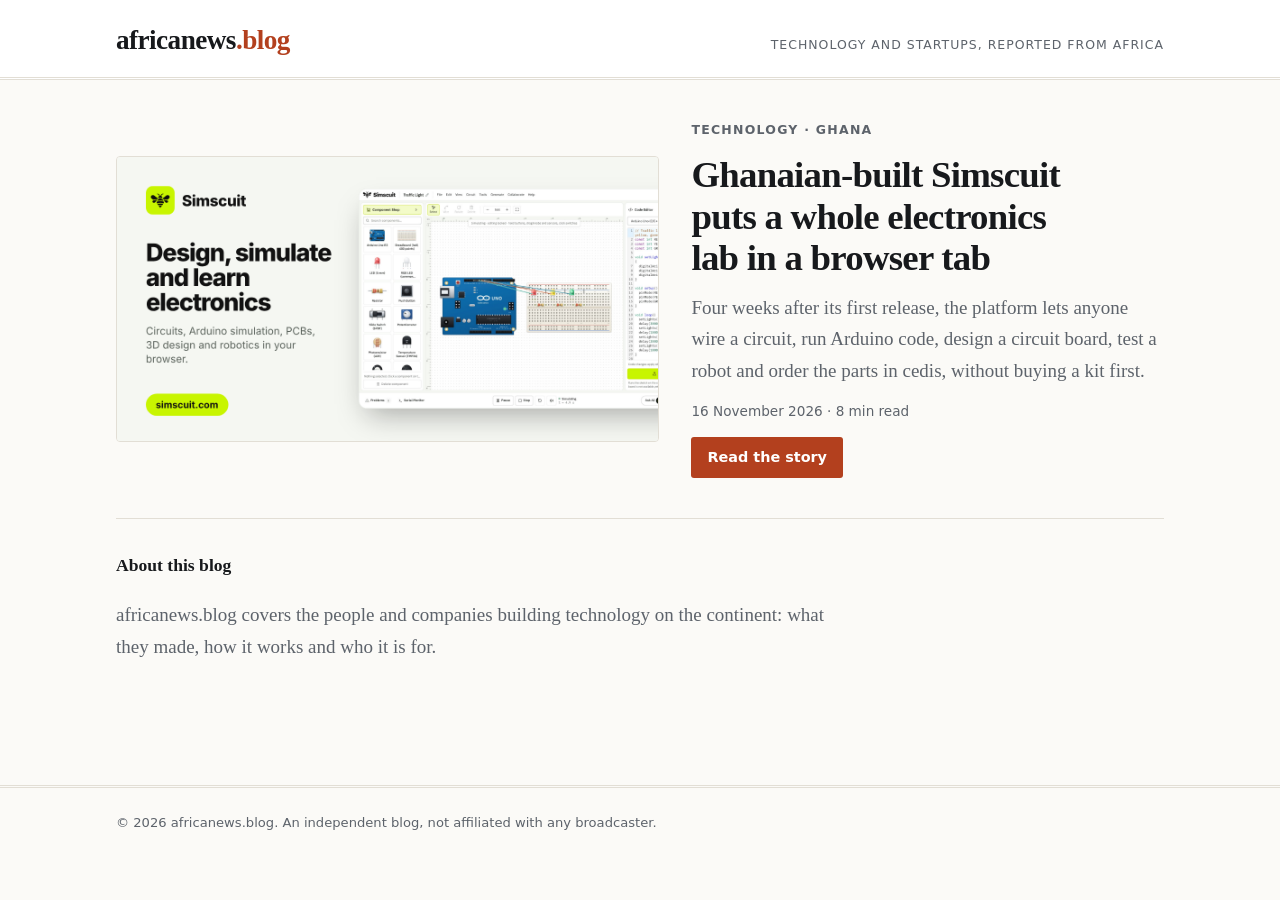
==== index.html @ 7a2fb7d0 "Add africanews.blog site with Simscuit feature article Static site: homepage, article page on Simscu" ====
<!doctype html>
<html lang="en">
<head>
<meta charset="utf-8">
<meta name="viewport" content="width=device-width, initial-scale=1">
<title>africanews.blog: technology and startup stories from Africa</title>
<meta name="description" content="Stories about the people building technology across Africa, starting with Simscuit, the Ghanaian-built electronics lab that runs in a browser.">
<link rel="canonical" href="https://africanews.blog/">
<meta property="og:type" content="website">
<meta property="og:site_name" content="africanews.blog">
<meta property="og:title" content="africanews.blog: technology and startup stories from Africa">
<meta property="og:description" content="Stories about the people building technology across Africa.">
<meta property="og:url" content="https://africanews.blog/">
<meta property="og:image" content="https://africanews.blog/assets/images/simscuit.png">
<meta name="twitter:card" content="summary_large_image">
<link rel="stylesheet" href="/assets/style.css">
</head>
<body>

<header class="masthead">
  <div class="wrap">
    <a class="wordmark" href="/">africanews<span>.blog</span></a>
    <span class="tagline">Technology and startups, reported from Africa</span>
  </div>
</header>

<main class="wrap">
  <section class="lead-story">
    <a href="/simscuit-ghana-electronics-lab-in-a-browser/">
      <img src="/assets/images/simscuit.png" width="1200" height="630" alt="Simscuit: design, simulate, learn and build electronics">
    </a>
    <div>
      <p class="kicker">Technology · Ghana</p>
      <h1><a href="/simscuit-ghana-electronics-lab-in-a-browser/">Ghanaian-built Simscuit puts a whole electronics lab in a browser tab</a></h1>
      <p>Four weeks after its first release, the platform lets anyone wire a circuit, run Arduino code, design a circuit board, test a robot and order the parts in cedis, without buying a kit first.</p>
      <p class="meta">16 November 2026 · 8 min read</p>
      <a class="read-on" href="/simscuit-ghana-electronics-lab-in-a-browser/">Read the story</a>
    </div>
  </section>

  <section class="home-note">
    <h2>About this blog</h2>
    <p>africanews.blog covers the people and companies building technology on the continent: what they made, how it works and who it is for.</p>
  </section>
</main>

<footer class="site-footer">
  <div class="wrap">© 2026 africanews.blog. An independent blog, not affiliated with any broadcaster.</div>
</footer>

</body>
</html>
---- assets/style.css ----
:root {
  --bg: #fbfaf7;
  --surface: #ffffff;
  --ink: #17191c;
  --muted: #5d636b;
  --rule: #e2ded5;
  --accent: #b3401e;
  --accent-ink: #ffffff;
  --tint: #f4efe4;
  --serif: "Charter", "Bitstream Charter", "Iowan Old Style", Georgia, "Times New Roman", serif;
  --sans: system-ui, -apple-system, "Segoe UI", Roboto, "Helvetica Neue", Arial, sans-serif;
}

@media (prefers-color-scheme: dark) {
  :root {
    --bg: #121416;
    --surface: #1a1d20;
    --ink: #ecebe6;
    --muted: #a2a8b0;
    --rule: #2c3035;
    --accent: #f08a5d;
    --accent-ink: #121416;
    --tint: #1f2327;
  }
}

* { box-sizing: border-box; }

html { -webkit-text-size-adjust: 100%; }

body {
  margin: 0;
  background: var(--bg);
  color: var(--ink);
  font-family: var(--serif);
  font-size: 19px;
  line-height: 1.65;
}

a { color: var(--accent); text-underline-offset: 3px; }
a:hover { text-decoration-thickness: 2px; }

img { max-width: 100%; height: auto; display: block; }

.wrap { max-width: 1080px; margin: 0 auto; padding: 0 16px; }
.narrow { max-width: 720px; margin: 0 auto; padding: 0 16px; }

/* Masthead */
.masthead { border-bottom: 3px double var(--rule); background: var(--surface); }
.masthead .wrap {
  display: flex; flex-wrap: wrap; align-items: baseline;
  justify-content: space-between; gap: 6px 24px; padding-top: 18px; padding-bottom: 14px;
}
.wordmark {
  font-family: var(--serif); font-weight: 700; font-size: 1.7rem;
  letter-spacing: -0.02em; color: var(--ink); text-decoration: none;
}
.wordmark span { color: var(--accent); }
.tagline, .dateline {
  font-family: var(--sans); font-size: 0.78rem; color: var(--muted);
  text-transform: uppercase; letter-spacing: 0.08em;
}

/* Shared labels */
.kicker {
  font-family: var(--sans); font-size: 0.78rem; font-weight: 700;
  text-transform: uppercase; letter-spacing: 0.1em; color: var(--accent); margin: 0 0 10px;
}
.meta { font-family: var(--sans); font-size: 0.85rem; color: var(--muted); }

/* Home */
.lead-story {
  display: grid; grid-template-columns: 1.15fr 1fr; gap: 32px;
  align-items: center; padding: 40px 0; border-bottom: 1px solid var(--rule);
}
.lead-story img { border: 1px solid var(--rule); border-radius: 4px; }
.lead-story h1 { font-size: 2.3rem; line-height: 1.12; letter-spacing: -0.02em; margin: 0 0 14px; text-wrap: balance; }
.lead-story h1 a { color: var(--ink); text-decoration: none; }
.lead-story h1 a:hover { text-decoration: underline; }
.lead-story p { margin: 0 0 14px; color: var(--muted); }
.read-on {
  display: inline-block; font-family: var(--sans); font-size: 0.9rem; font-weight: 600;
  background: var(--accent); color: var(--accent-ink); padding: 9px 16px;
  border-radius: 3px; text-decoration: none;
}
.home-note { padding: 32px 0 48px; color: var(--muted); max-width: 720px; }
.home-note h2 { font-size: 1.1rem; color: var(--ink); margin: 0 0 6px; }

/* Article */
article header.narrow { padding-top: 44px; padding-bottom: 8px; }
article h1 { font-size: 2.6rem; line-height: 1.1; letter-spacing: -0.025em; margin: 0 0 18px; text-wrap: balance; }
.standfirst { font-size: 1.25rem; line-height: 1.5; color: var(--muted); margin: 0 0 20px; }
.byline { border-top: 1px solid var(--rule); border-bottom: 1px solid var(--rule); padding: 10px 0; }

figure { margin: 28px auto; max-width: 960px; padding: 0 16px; }
figure img { width: 100%; border: 1px solid var(--rule); border-radius: 4px; }
figcaption { font-family: var(--sans); font-size: 0.8rem; color: var(--muted); margin-top: 8px; }

.body h2 { font-size: 1.55rem; line-height: 1.2; letter-spacing: -0.01em; margin: 44px 0 10px; }
.body h3 { font-family: var(--sans); font-size: 1rem; margin: 26px 0 4px; }
.body p { margin: 0 0 18px; }
.body ul { margin: 0 0 18px; padding-left: 22px; }
.body li { margin-bottom: 7px; }

.facts {
  background: var(--tint); border-left: 4px solid var(--accent);
  padding: 18px 20px; margin: 28px 0; font-family: var(--sans); font-size: 0.92rem; line-height: 1.55;
}
.facts h2 { font-family: var(--sans); font-size: 0.8rem; text-transform: uppercase; letter-spacing: 0.1em; margin: 0 0 10px; }
.facts dl { margin: 0; display: grid; grid-template-columns: max-content 1fr; gap: 6px 16px; }
.facts dt { font-weight: 700; }
.facts dd { margin: 0; }

.table-scroll { overflow-x: auto; margin: 0 0 18px; }
table { border-collapse: collapse; width: 100%; font-family: var(--sans); font-size: 0.9rem; line-height: 1.45; }
th, td { text-align: left; vertical-align: top; padding: 10px 12px; border-bottom: 1px solid var(--rule); }
thead th { border-bottom: 2px solid var(--ink); white-space: nowrap; }

.note { font-family: var(--sans); font-size: 0.85rem; color: var(--muted); border-top: 1px solid var(--rule); padding-top: 16px; margin-top: 40px; }

/* Footer */
.site-footer { border-top: 3px double var(--rule); margin-top: 56px; padding: 24px 0 40px; font-family: var(--sans); font-size: 0.82rem; color: var(--muted); }

@media (max-width: 760px) {
  body { font-size: 18px; }
  .lead-story { grid-template-columns: 1fr; gap: 20px; padding: 24px 0; }
  .lead-story h1 { font-size: 1.8rem; }
  article h1 { font-size: 1.95rem; }
  .standfirst { font-size: 1.1rem; }
  .facts dl { grid-template-columns: 1fr; gap: 0; }
  .facts dd { margin-bottom: 8px; }
}
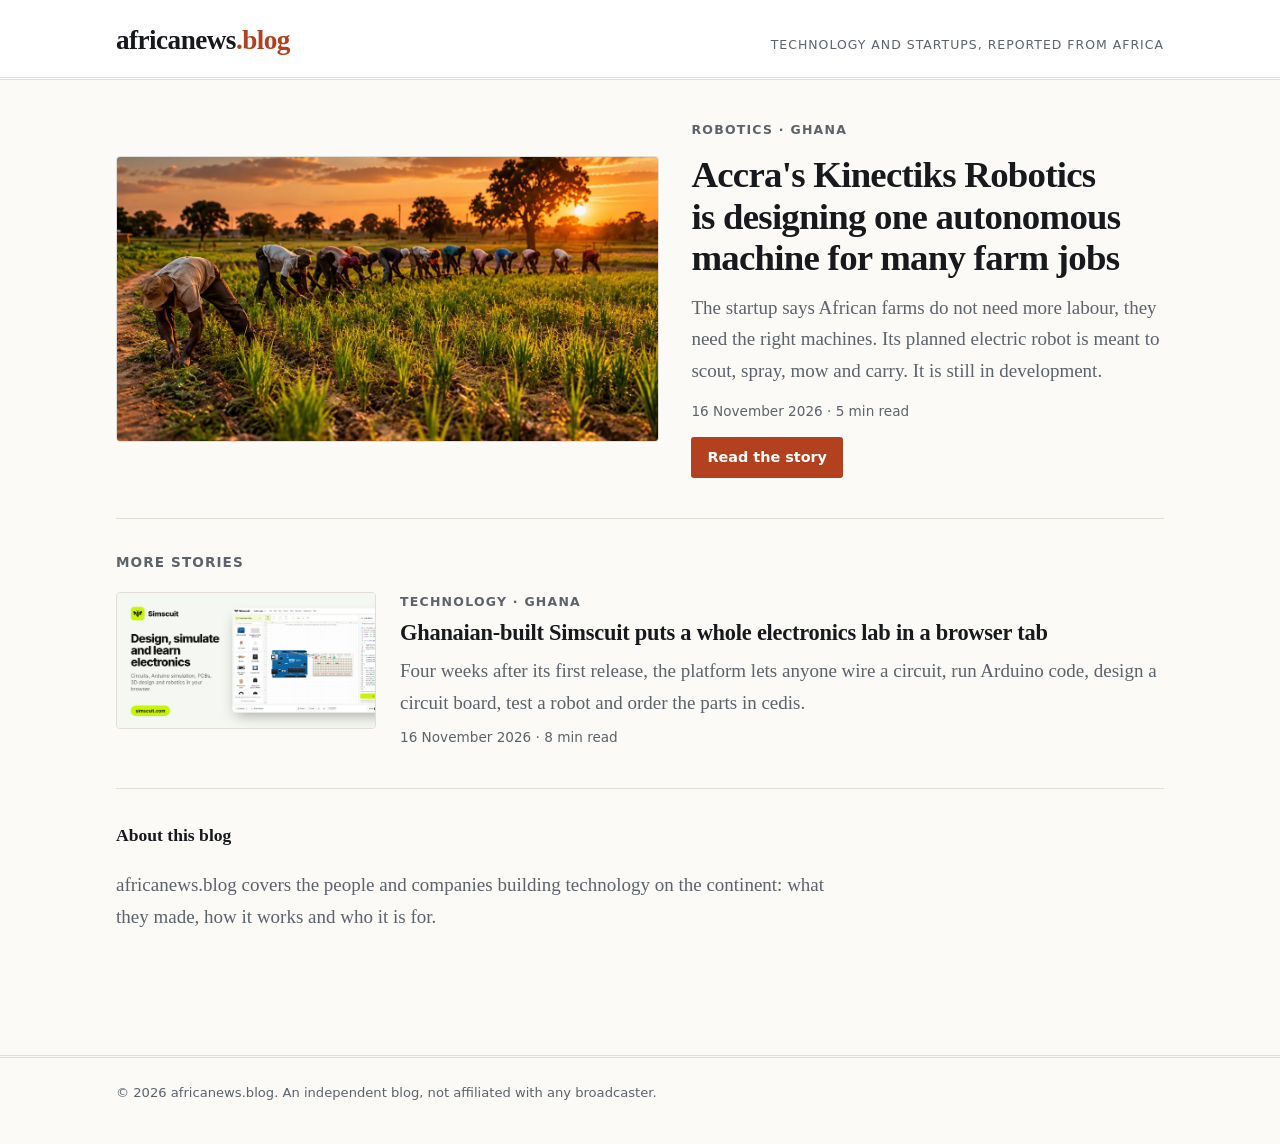
==== commit 3b4b4b31: "Add Kinectiks Robotics article and a second story slot on the home page Co-Authored-By: Claude Fable" ====
--- a/index.html
+++ b/index.html
@@ -4,14 +4,14 @@
 <meta charset="utf-8">
 <meta name="viewport" content="width=device-width, initial-scale=1">
 <title>africanews.blog: technology and startup stories from Africa</title>
-<meta name="description" content="Stories about the people building technology across Africa, starting with Simscuit, the Ghanaian-built electronics lab that runs in a browser.">
+<meta name="description" content="Stories about the people building technology across Africa, from Kinectiks Robotics and its farm robots to Simscuit, the electronics lab that runs in a browser.">
 <link rel="canonical" href="https://africanews.blog/">
 <meta property="og:type" content="website">
 <meta property="og:site_name" content="africanews.blog">
 <meta property="og:title" content="africanews.blog: technology and startup stories from Africa">
 <meta property="og:description" content="Stories about the people building technology across Africa.">
 <meta property="og:url" content="https://africanews.blog/">
-<meta property="og:image" content="https://africanews.blog/assets/images/simscuit.png">
+<meta property="og:image" content="https://africanews.blog/assets/images/kinectiks.jpg">
 <meta name="twitter:card" content="summary_large_image">
 <link rel="stylesheet" href="/assets/style.css">
 </head>
@@ -26,15 +26,30 @@
 
 <main class="wrap">
   <section class="lead-story">
-    <a href="/simscuit-ghana-electronics-lab-in-a-browser/">
-      <img src="/assets/images/simscuit.png" width="1200" height="630" alt="Simscuit: design, simulate, learn and build electronics">
+    <a href="/kinectiks-robotics-autonomous-machines-african-farms/">
+      <img src="/assets/images/kinectiks.jpg" width="1200" height="630" alt="A line of farmers weeding a young crop by hand at sunset">
     </a>
     <div>
-      <p class="kicker">Technology · Ghana</p>
-      <h1><a href="/simscuit-ghana-electronics-lab-in-a-browser/">Ghanaian-built Simscuit puts a whole electronics lab in a browser tab</a></h1>
-      <p>Four weeks after its first release, the platform lets anyone wire a circuit, run Arduino code, design a circuit board, test a robot and order the parts in cedis, without buying a kit first.</p>
-      <p class="meta">16 November 2026 · 8 min read</p>
-      <a class="read-on" href="/simscuit-ghana-electronics-lab-in-a-browser/">Read the story</a>
+      <p class="kicker">Robotics · Ghana</p>
+      <h1><a href="/kinectiks-robotics-autonomous-machines-african-farms/">Accra's Kinectiks Robotics is designing one autonomous machine for many farm jobs</a></h1>
+      <p>The startup says African farms do not need more labour, they need the right machines. Its planned electric robot is meant to scout, spray, mow and carry. It is still in development.</p>
+      <p class="meta">16 November 2026 · 5 min read</p>
+      <a class="read-on" href="/kinectiks-robotics-autonomous-machines-african-farms/">Read the story</a>
+    </div>
+  </section>
+
+  <section class="more-stories">
+    <h2>More stories</h2>
+    <div class="story">
+      <a href="/simscuit-ghana-electronics-lab-in-a-browser/">
+        <img src="/assets/images/simscuit.png" width="1200" height="630" alt="Simscuit: design, simulate, learn and build electronics" loading="lazy">
+      </a>
+      <div>
+        <p class="kicker">Technology · Ghana</p>
+        <h3><a href="/simscuit-ghana-electronics-lab-in-a-browser/">Ghanaian-built Simscuit puts a whole electronics lab in a browser tab</a></h3>
+        <p>Four weeks after its first release, the platform lets anyone wire a circuit, run Arduino code, design a circuit board, test a robot and order the parts in cedis.</p>
+        <p class="meta">16 November 2026 · 8 min read</p>
+      </div>
     </div>
   </section>
 
--- a/assets/style.css
+++ b/assets/style.css
@@ -83,6 +83,14 @@
   background: var(--accent); color: var(--accent-ink); padding: 9px 16px;
   border-radius: 3px; text-decoration: none;
 }
+.more-stories { padding: 32px 0; border-bottom: 1px solid var(--rule); }
+.more-stories > h2 { font-family: var(--sans); font-size: 0.85rem; text-transform: uppercase; letter-spacing: 0.08em; color: var(--muted); margin: 0 0 18px; }
+.story { display: grid; grid-template-columns: 260px 1fr; gap: 24px; align-items: start; }
+.story img { display: block; width: 100%; height: auto; border: 1px solid var(--rule); border-radius: 4px; }
+.story h3 { font-size: 1.4rem; line-height: 1.2; letter-spacing: -0.01em; margin: 0 0 8px; text-wrap: balance; }
+.story h3 a { color: var(--ink); text-decoration: none; }
+.story h3 a:hover { text-decoration: underline; }
+.story p { margin: 0 0 8px; color: var(--muted); }
 .home-note { padding: 32px 0 48px; color: var(--muted); max-width: 720px; }
 .home-note h2 { font-size: 1.1rem; color: var(--ink); margin: 0 0 6px; }
 
@@ -125,6 +133,7 @@
   body { font-size: 18px; }
   .lead-story { grid-template-columns: 1fr; gap: 20px; padding: 24px 0; }
   .lead-story h1 { font-size: 1.8rem; }
+  .story { grid-template-columns: 1fr; gap: 14px; }
   article h1 { font-size: 1.95rem; }
   .standfirst { font-size: 1.1rem; }
   .facts dl { grid-template-columns: 1fr; gap: 0; }
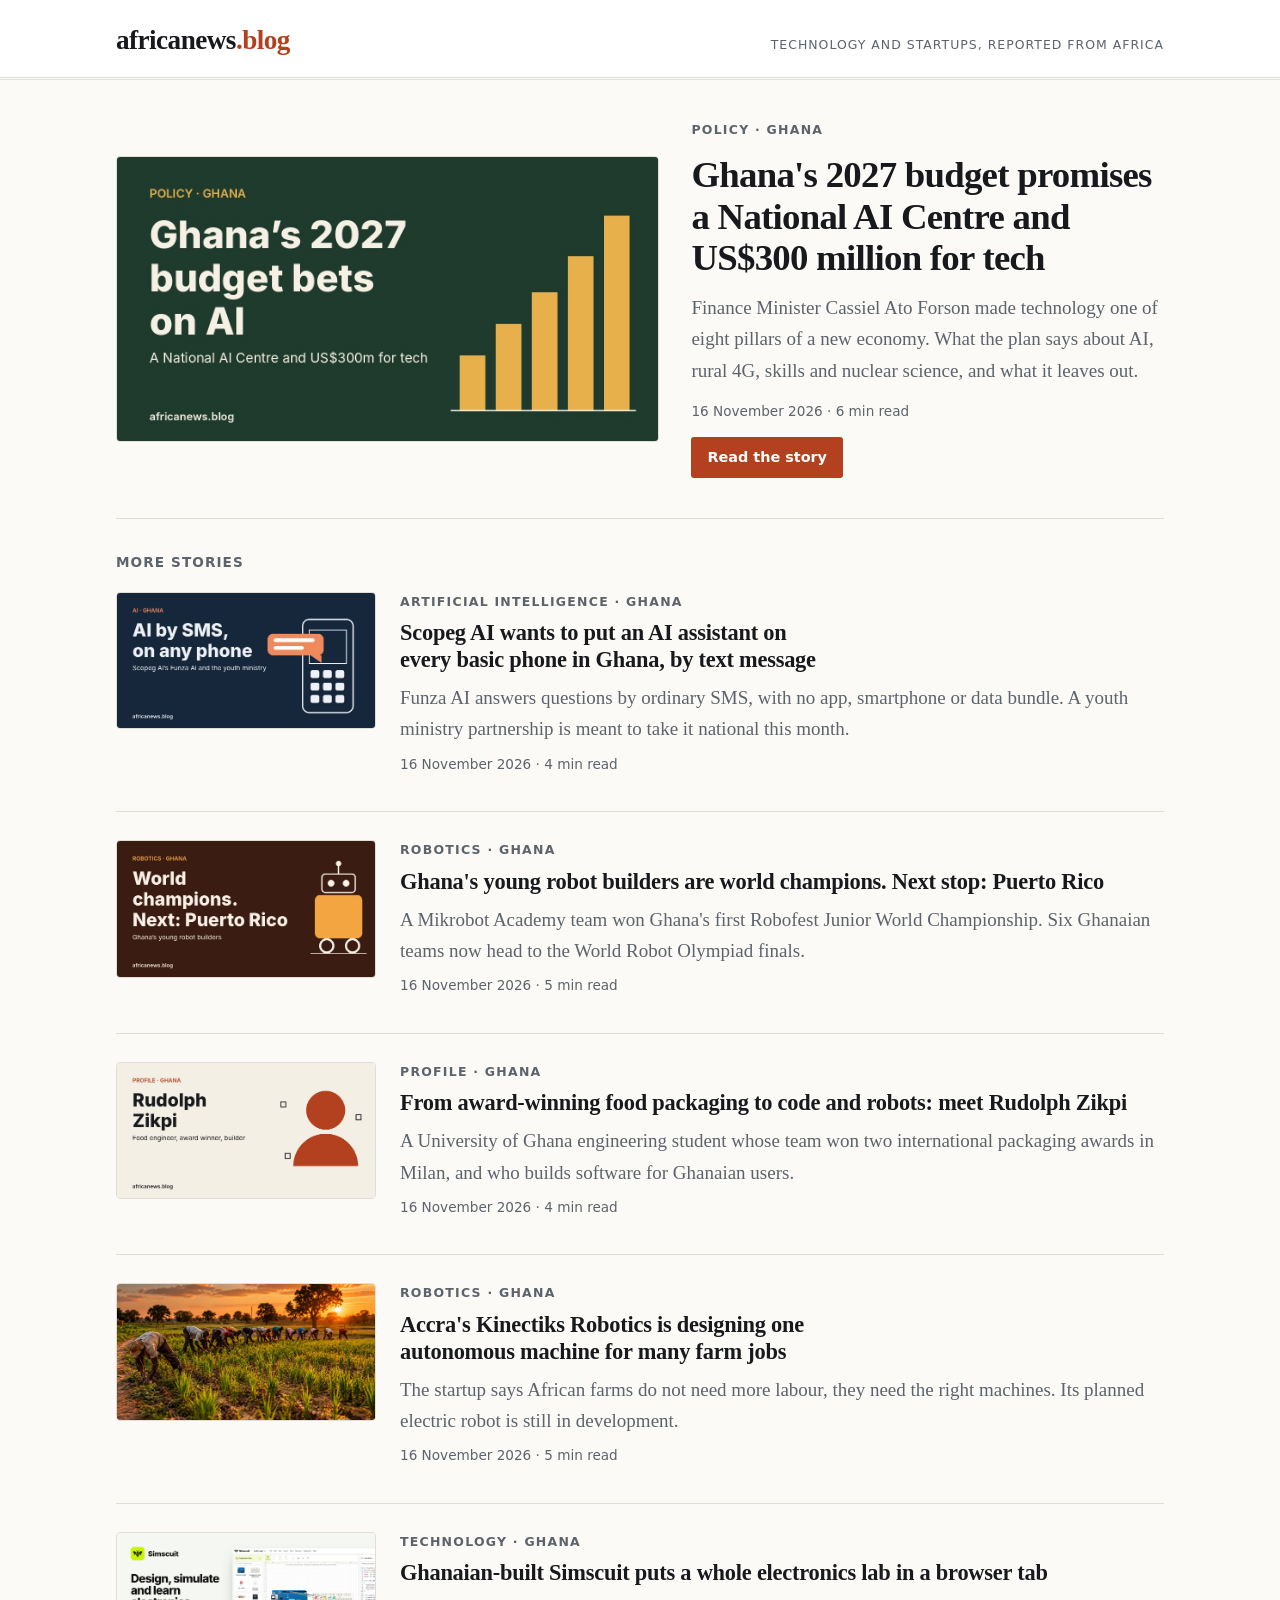
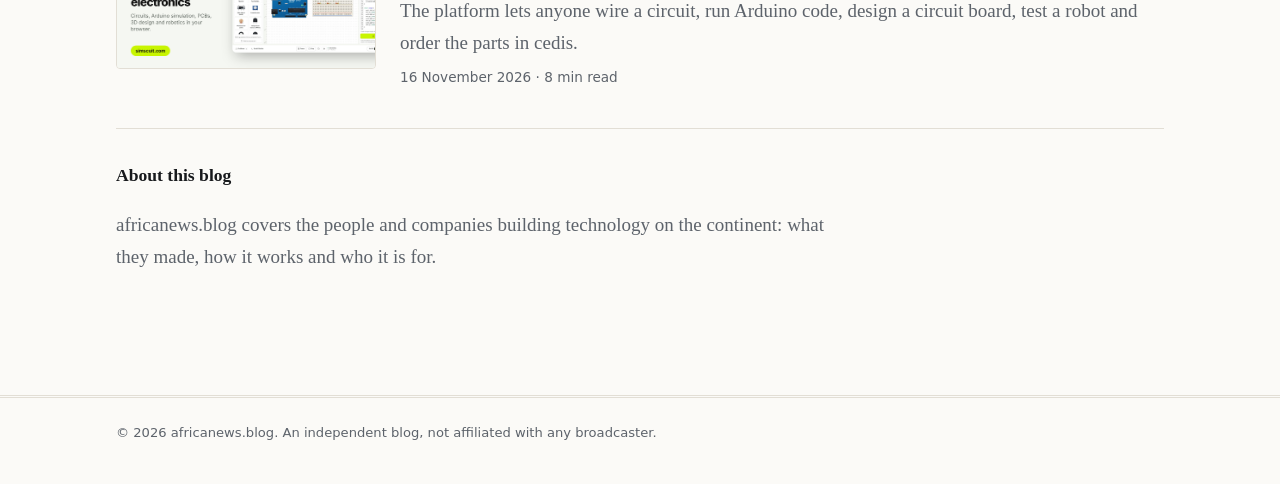
==== commit 896f499a: "Add four articles: 2027 budget tech plans, Funza AI, robotics teams, Rudolph Zikpi profile Co-Author" ====
--- a/index.html
+++ b/index.html
@@ -11,7 +11,7 @@
 <meta property="og:title" content="africanews.blog: technology and startup stories from Africa">
 <meta property="og:description" content="Stories about the people building technology across Africa.">
 <meta property="og:url" content="https://africanews.blog/">
-<meta property="og:image" content="https://africanews.blog/assets/images/kinectiks.jpg">
+<meta property="og:image" content="https://africanews.blog/assets/images/budget.jpg">
 <meta name="twitter:card" content="summary_large_image">
 <link rel="stylesheet" href="/assets/style.css">
 </head>
@@ -26,20 +26,64 @@
 
 <main class="wrap">
   <section class="lead-story">
-    <a href="/kinectiks-robotics-autonomous-machines-african-farms/">
-      <img src="/assets/images/kinectiks.jpg" width="1200" height="630" alt="A line of farmers weeding a young crop by hand at sunset">
+    <a href="/ghana-2027-budget-national-ai-centre-tech-plans/">
+      <img src="/assets/images/budget.jpg" width="1200" height="630" alt="Illustration of a rising bar chart with the words: Ghana&#x27;s 2027 budget bets on AI">
     </a>
     <div>
-      <p class="kicker">Robotics · Ghana</p>
-      <h1><a href="/kinectiks-robotics-autonomous-machines-african-farms/">Accra's Kinectiks Robotics is designing one autonomous machine for many farm jobs</a></h1>
-      <p>The startup says African farms do not need more labour, they need the right machines. Its planned electric robot is meant to scout, spray, mow and carry. It is still in development.</p>
-      <p class="meta">16 November 2026 · 5 min read</p>
-      <a class="read-on" href="/kinectiks-robotics-autonomous-machines-african-farms/">Read the story</a>
+      <p class="kicker">Policy · Ghana</p>
+      <h1><a href="/ghana-2027-budget-national-ai-centre-tech-plans/">Ghana&#x27;s 2027 budget promises a National AI Centre and US$300 million for tech</a></h1>
+      <p>Finance Minister Cassiel Ato Forson made technology one of eight pillars of a new economy. What the plan says about AI, rural 4G, skills and nuclear science, and what it leaves out.</p>
+      <p class="meta">16 November 2026 · 6 min read</p>
+      <a class="read-on" href="/ghana-2027-budget-national-ai-centre-tech-plans/">Read the story</a>
     </div>
   </section>
 
   <section class="more-stories">
     <h2>More stories</h2>
+    <div class="story">
+      <a href="/scopeg-funza-ai-sms-basic-phones-ghana/">
+        <img src="/assets/images/funza.jpg" width="1200" height="630" alt="Illustration of a basic mobile phone with a text message bubble" loading="lazy">
+      </a>
+      <div>
+        <p class="kicker">Artificial intelligence · Ghana</p>
+        <h3><a href="/scopeg-funza-ai-sms-basic-phones-ghana/">Scopeg AI wants to put an AI assistant on every basic phone in Ghana, by text message</a></h3>
+        <p>Funza AI answers questions by ordinary SMS, with no app, smartphone or data bundle. A youth ministry partnership is meant to take it national this month.</p>
+        <p class="meta">16 November 2026 · 4 min read</p>
+      </div>
+    </div>
+    <div class="story">
+      <a href="/ghana-young-robotics-teams-robofest-world-robot-olympiad/">
+        <img src="/assets/images/robotics.jpg" width="1200" height="630" alt="Illustration of a small wheeled robot" loading="lazy">
+      </a>
+      <div>
+        <p class="kicker">Robotics · Ghana</p>
+        <h3><a href="/ghana-young-robotics-teams-robofest-world-robot-olympiad/">Ghana&#x27;s young robot builders are world champions. Next stop: Puerto Rico</a></h3>
+        <p>A Mikrobot Academy team won Ghana&#x27;s first Robofest Junior World Championship. Six Ghanaian teams now head to the World Robot Olympiad finals.</p>
+        <p class="meta">16 November 2026 · 5 min read</p>
+      </div>
+    </div>
+    <div class="story">
+      <a href="/rudolph-zikpi-university-of-ghana-food-engineer-builder/">
+        <img src="/assets/images/rudolph.jpg" width="1200" height="630" alt="Illustration of a person with the words Rudolph Zikpi" loading="lazy">
+      </a>
+      <div>
+        <p class="kicker">Profile · Ghana</p>
+        <h3><a href="/rudolph-zikpi-university-of-ghana-food-engineer-builder/">From award-winning food packaging to code and robots: meet Rudolph Zikpi</a></h3>
+        <p>A University of Ghana engineering student whose team won two international packaging awards in Milan, and who builds software for Ghanaian users.</p>
+        <p class="meta">16 November 2026 · 4 min read</p>
+      </div>
+    </div>
+    <div class="story">
+      <a href="/kinectiks-robotics-autonomous-machines-african-farms/">
+        <img src="/assets/images/kinectiks.jpg" width="1200" height="630" alt="A line of farmers weeding a young crop by hand at sunset" loading="lazy">
+      </a>
+      <div>
+        <p class="kicker">Robotics · Ghana</p>
+        <h3><a href="/kinectiks-robotics-autonomous-machines-african-farms/">Accra&#x27;s Kinectiks Robotics is designing one autonomous machine for many farm jobs</a></h3>
+        <p>The startup says African farms do not need more labour, they need the right machines. Its planned electric robot is still in development.</p>
+        <p class="meta">16 November 2026 · 5 min read</p>
+      </div>
+    </div>
     <div class="story">
       <a href="/simscuit-ghana-electronics-lab-in-a-browser/">
         <img src="/assets/images/simscuit.png" width="1200" height="630" alt="Simscuit: design, simulate, learn and build electronics" loading="lazy">
@@ -47,7 +91,7 @@
       <div>
         <p class="kicker">Technology · Ghana</p>
         <h3><a href="/simscuit-ghana-electronics-lab-in-a-browser/">Ghanaian-built Simscuit puts a whole electronics lab in a browser tab</a></h3>
-        <p>Four weeks after its first release, the platform lets anyone wire a circuit, run Arduino code, design a circuit board, test a robot and order the parts in cedis.</p>
+        <p>The platform lets anyone wire a circuit, run Arduino code, design a circuit board, test a robot and order the parts in cedis.</p>
         <p class="meta">16 November 2026 · 8 min read</p>
       </div>
     </div>
--- a/assets/style.css
+++ b/assets/style.css
@@ -85,6 +85,7 @@
 }
 .more-stories { padding: 32px 0; border-bottom: 1px solid var(--rule); }
 .more-stories > h2 { font-family: var(--sans); font-size: 0.85rem; text-transform: uppercase; letter-spacing: 0.08em; color: var(--muted); margin: 0 0 18px; }
+.story + .story { margin-top: 28px; padding-top: 28px; border-top: 1px solid var(--rule); }
 .story { display: grid; grid-template-columns: 260px 1fr; gap: 24px; align-items: start; }
 .story img { display: block; width: 100%; height: auto; border: 1px solid var(--rule); border-radius: 4px; }
 .story h3 { font-size: 1.4rem; line-height: 1.2; letter-spacing: -0.01em; margin: 0 0 8px; text-wrap: balance; }
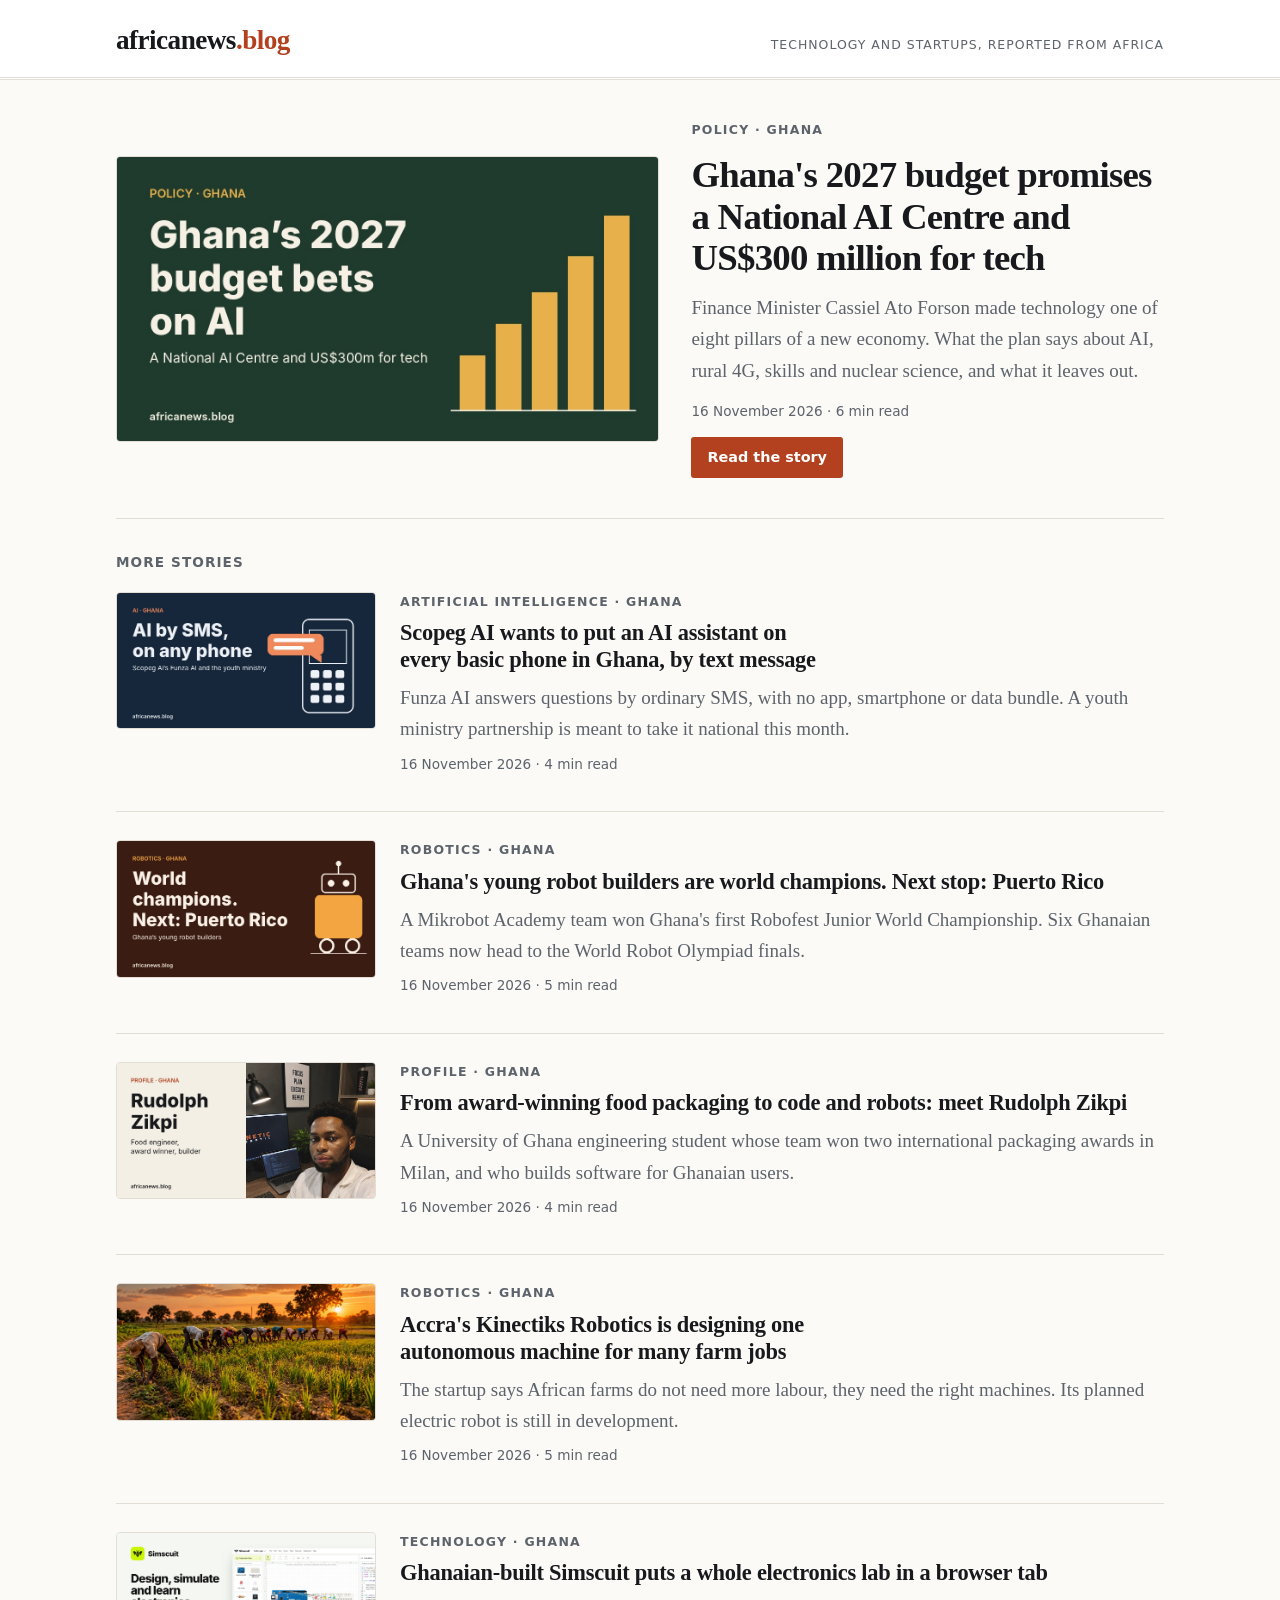
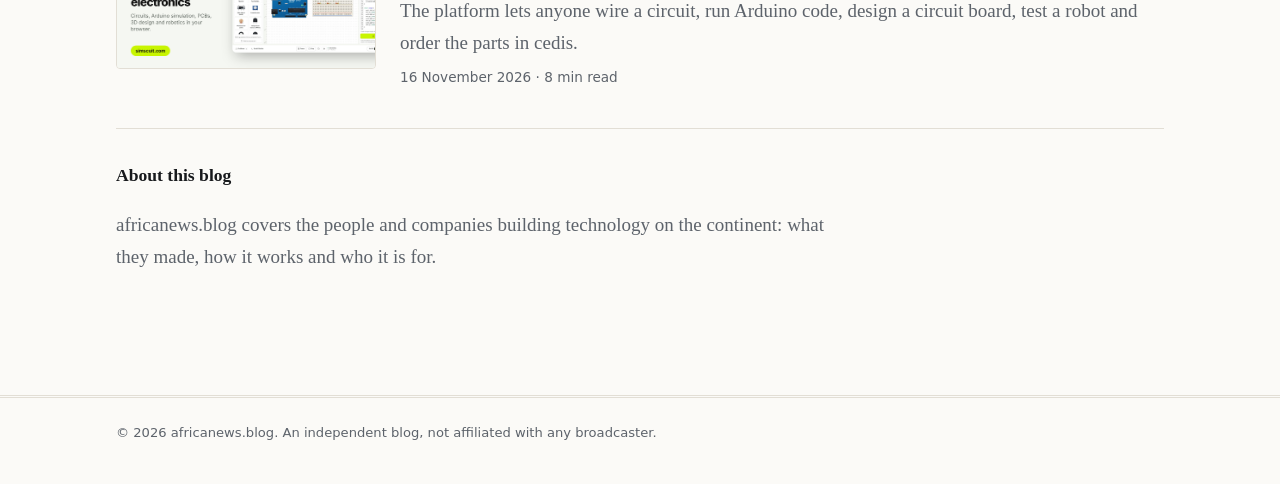
==== commit fe27c87a: "Use Rudolph Zikpi's photo on his profile Co-Authored-By: Claude Opus 5.5 <noreply@anthropic.com> Cla" ====
--- a/index.html
+++ b/index.html
@@ -64,7 +64,7 @@
     </div>
     <div class="story">
       <a href="/rudolph-zikpi-university-of-ghana-food-engineer-builder/">
-        <img src="/assets/images/rudolph.jpg" width="1200" height="630" alt="Illustration of a person with the words Rudolph Zikpi" loading="lazy">
+        <img src="/assets/images/rudolph.jpg" width="1200" height="630" alt="Rudolph Zikpi at his desk" loading="lazy">
       </a>
       <div>
         <p class="kicker">Profile · Ghana</p>
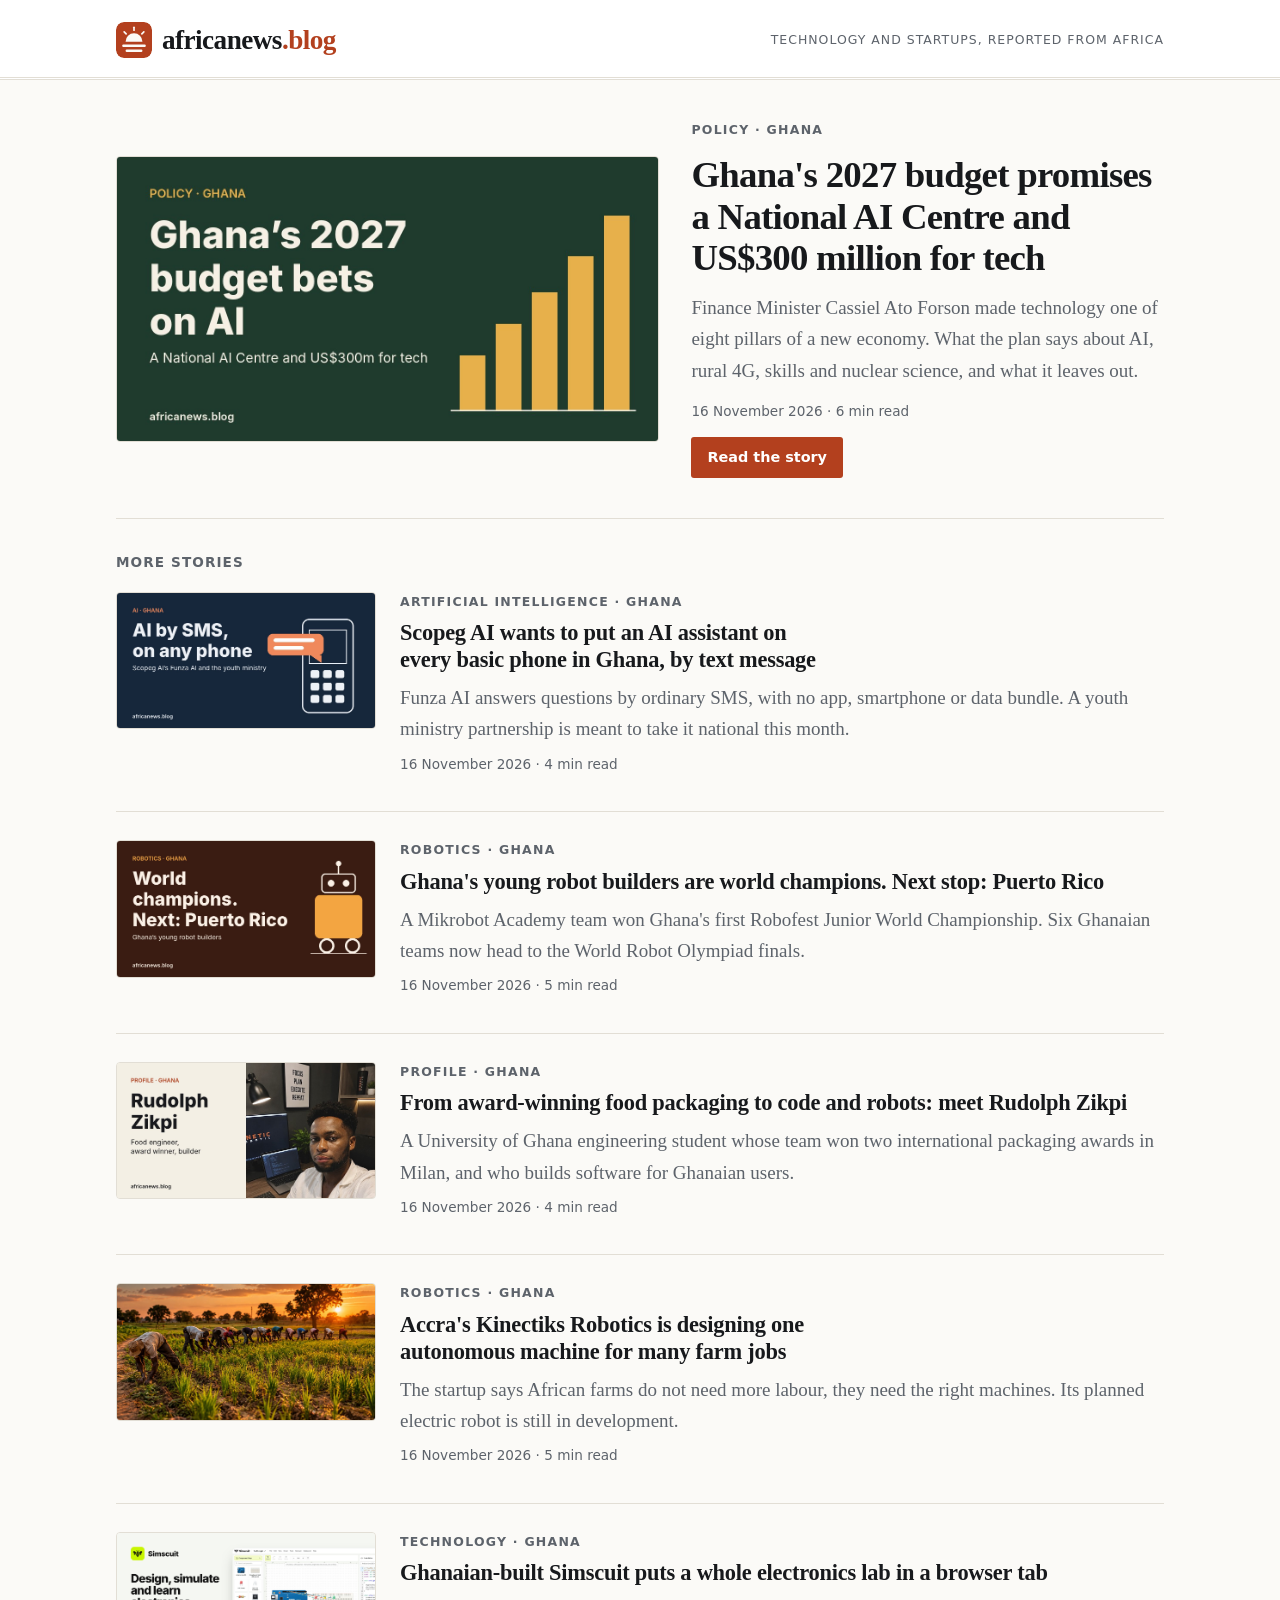
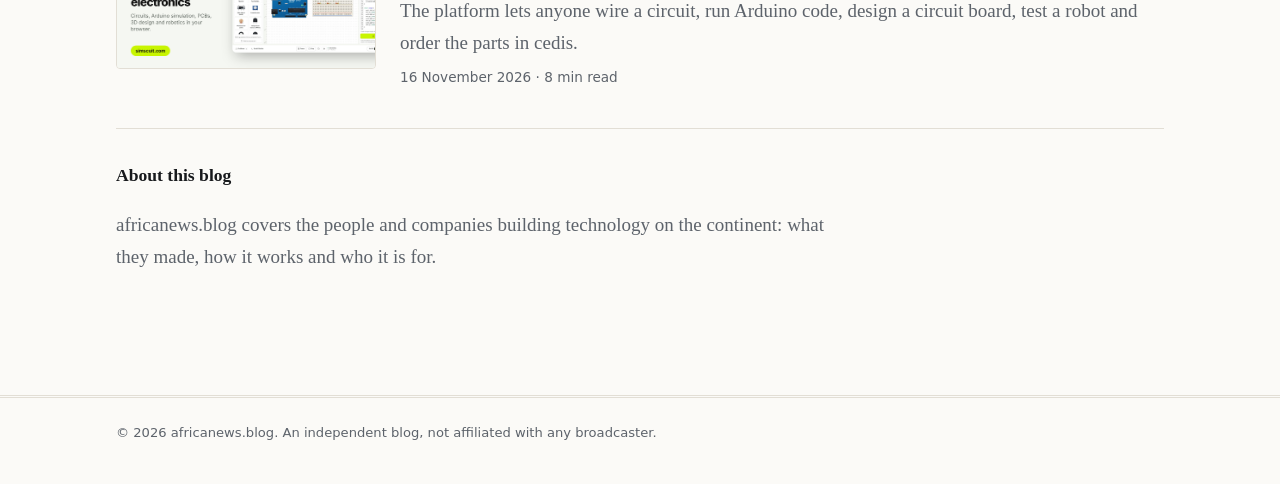
==== commit 0cb9e221: "Add a blog logo and use it in the masthead, favicons and article data Co-Authored-By: Claude Opus 5." ====
--- a/index.html
+++ b/index.html
@@ -13,13 +13,16 @@
 <meta property="og:url" content="https://africanews.blog/">
 <meta property="og:image" content="https://africanews.blog/assets/images/budget.jpg">
 <meta name="twitter:card" content="summary_large_image">
+<link rel="icon" href="/assets/brand/mark.svg" type="image/svg+xml">
+<link rel="icon" href="/assets/brand/favicon-32.png" sizes="32x32" type="image/png">
+<link rel="apple-touch-icon" href="/assets/brand/apple-touch-icon.png">
 <link rel="stylesheet" href="/assets/style.css">
 </head>
 <body>
 
 <header class="masthead">
   <div class="wrap">
-    <a class="wordmark" href="/">africanews<span>.blog</span></a>
+    <a class="wordmark" href="/"><img class="logo-mark" src="/assets/brand/mark.svg" width="36" height="36" alt="">africanews<span>.blog</span></a>
     <span class="tagline">Technology and startups, reported from Africa</span>
   </div>
 </header>
--- a/assets/style.css
+++ b/assets/style.css
@@ -48,14 +48,16 @@
 /* Masthead */
 .masthead { border-bottom: 3px double var(--rule); background: var(--surface); }
 .masthead .wrap {
-  display: flex; flex-wrap: wrap; align-items: baseline;
+  display: flex; flex-wrap: wrap; align-items: center;
   justify-content: space-between; gap: 6px 24px; padding-top: 18px; padding-bottom: 14px;
 }
 .wordmark {
+  display: inline-flex; align-items: center;
   font-family: var(--serif); font-weight: 700; font-size: 1.7rem;
   letter-spacing: -0.02em; color: var(--ink); text-decoration: none;
 }
 .wordmark span { color: var(--accent); }
+.logo-mark { width: 36px; height: 36px; flex: none; border-radius: 8px; margin-right: 10px; }
 .tagline, .dateline {
   font-family: var(--sans); font-size: 0.78rem; color: var(--muted);
   text-transform: uppercase; letter-spacing: 0.08em;
@@ -132,6 +134,7 @@
 
 @media (max-width: 760px) {
   body { font-size: 18px; }
+  .logo-mark { width: 30px; height: 30px; }
   .lead-story { grid-template-columns: 1fr; gap: 20px; padding: 24px 0; }
   .lead-story h1 { font-size: 1.8rem; }
   .story { grid-template-columns: 1fr; gap: 14px; }
